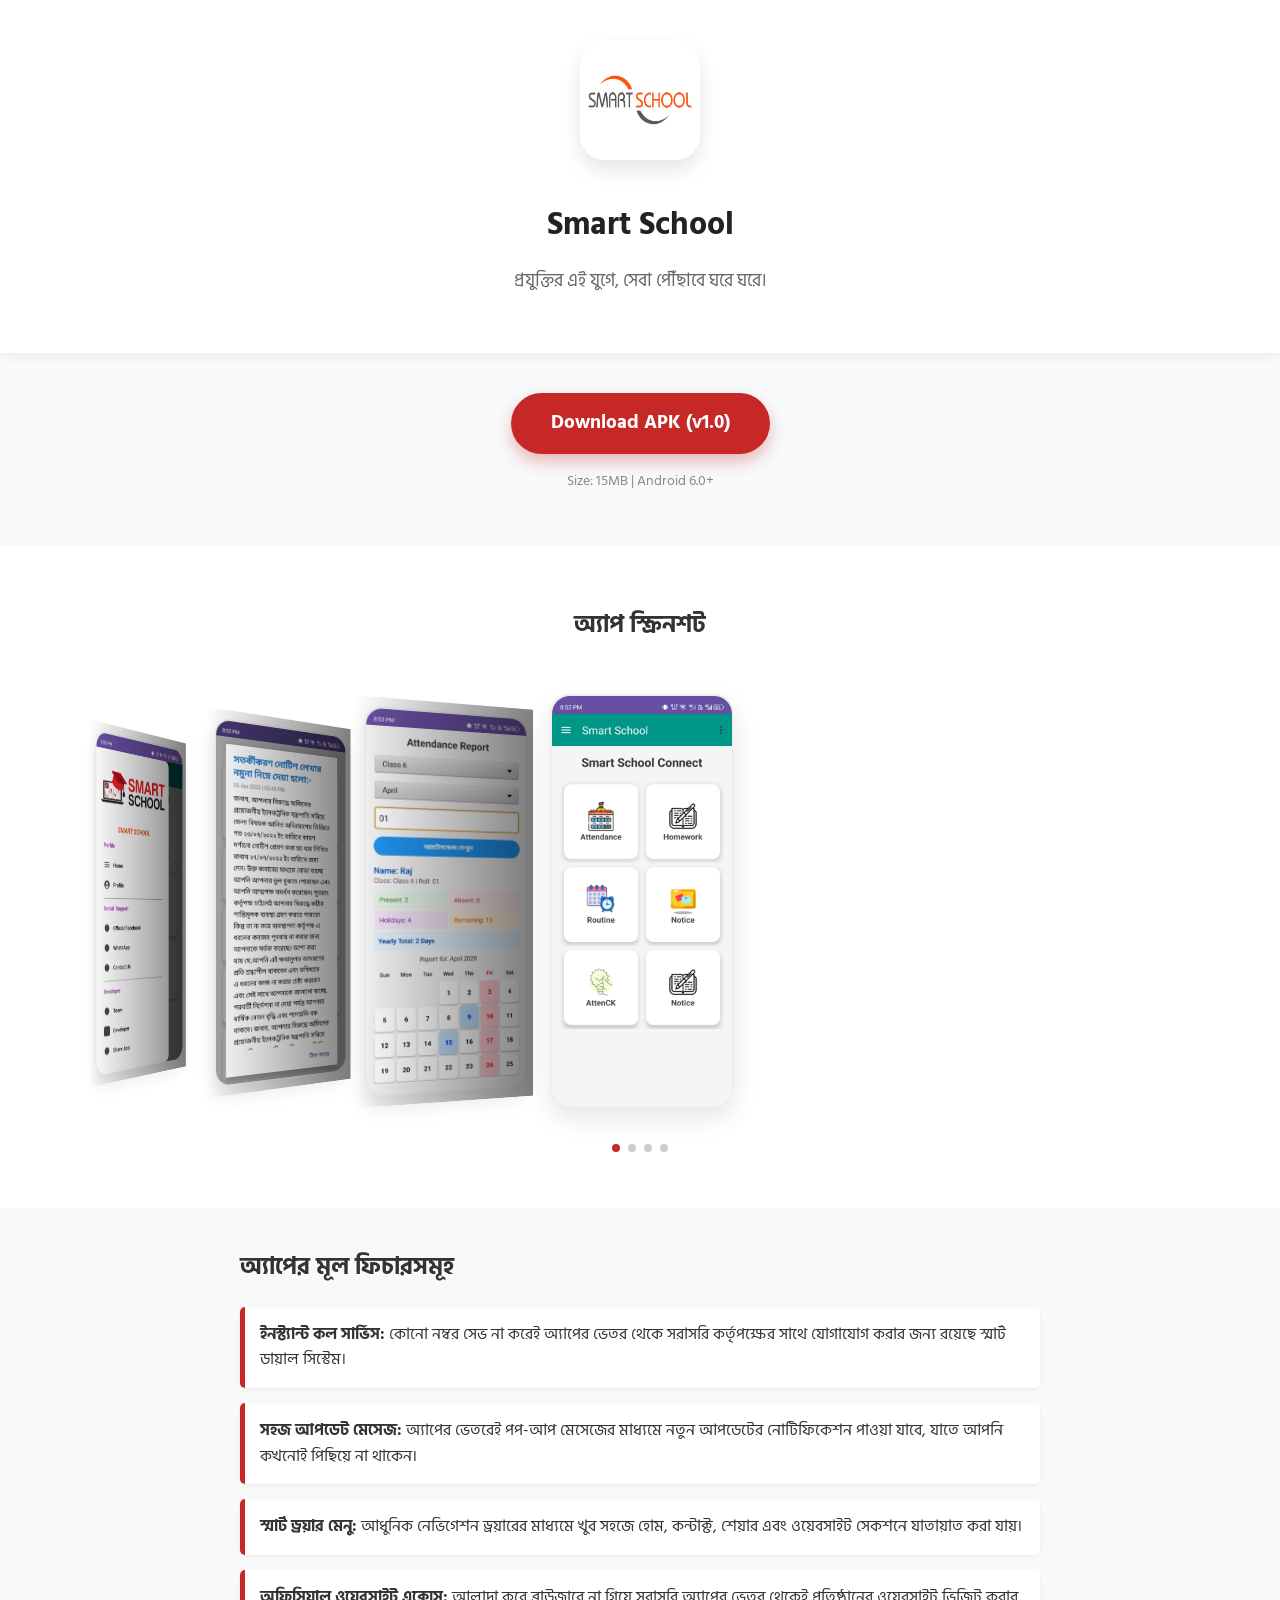
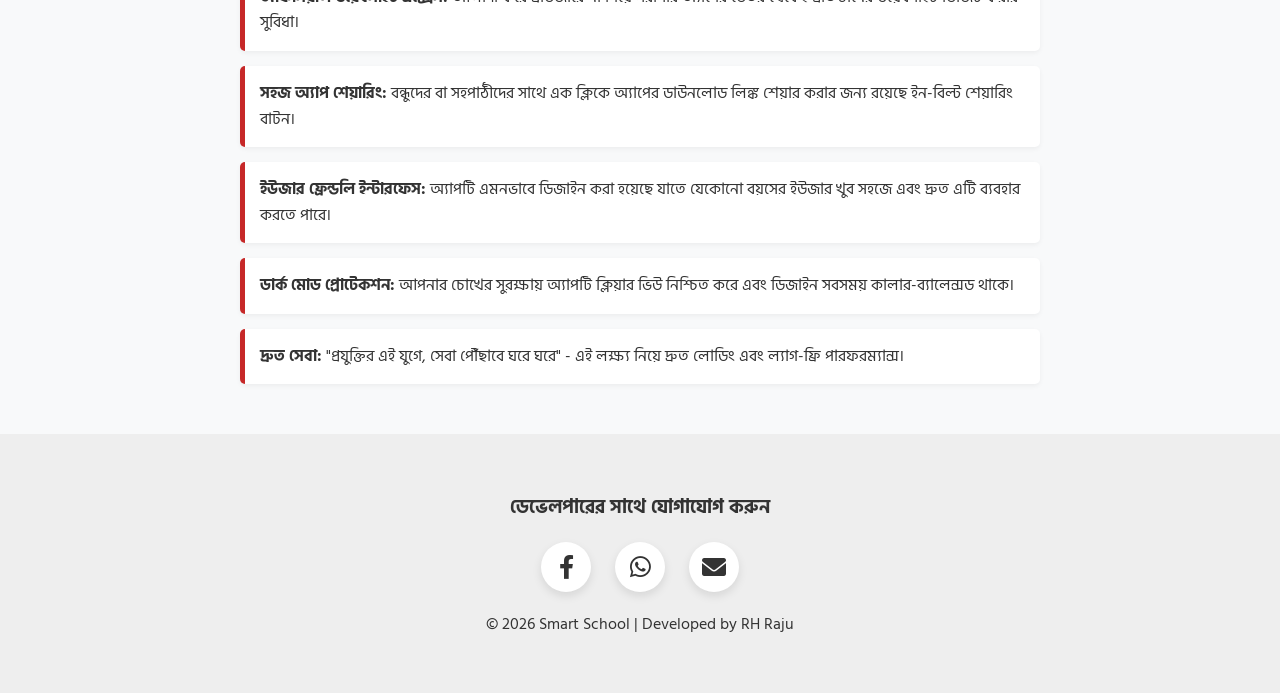
==== love.html @ f693e7d4 "Add initial HTML structure for Smart School page" ====
<!DOCTYPE html>
<html lang="bn">
<head>
    <meta charset="UTF-8">
    <meta name="viewport" content="width=device-width, initial-scale=1.0">
    <title>Smart School - Official Download</title>
    
    <link href="https://fonts.googleapis.com/css2?family=Hind+Siliguri:wght@400;600;700&display=swap" rel="stylesheet">
    
    <link rel="stylesheet" href="https://cdn.jsdelivr.net/npm/swiper@11/swiper-bundle.min.css" />
    
    <link rel="stylesheet" href="https://cdnjs.cloudflare.com/ajax/libs/font-awesome/6.0.0/css/all.min.css">

    <style>
        :root {
            --primary-color: #C62828;
            --bg-color: #f8f9fa;
        }
        body {
            font-family: 'Hind Siliguri', sans-serif;
            margin: 0;
            background-color: var(--bg-color);
            color: #333;
            line-height: 1.6;
            overflow-x: hidden;
        }
        header {
            background: #fff;
            padding: 40px 20px;
            text-align: center;
            box-shadow: 0 4px 10px rgba(0,0,0,0.05);
        }
        .app-icon {
            width: 120px;
            height: 120px;
            border-radius: 25px;
            box-shadow: 0 10px 20px rgba(0,0,0,0.1);
            margin-bottom: 20px;
        }
        h1 { margin: 10px 0; color: #222; }
        .tagline { color: #666; font-size: 1.1rem; }

        .download-container {
            text-align: center;
            padding: 40px 20px;
        }
        .btn-download {
            background-color: var(--primary-color);
            color: white;
            padding: 15px 40px;
            text-decoration: none;
            font-size: 1.2rem;
            font-weight: bold;
            border-radius: 50px;
            display: inline-block;
            transition: transform 0.3s ease;
            box-shadow: 0 8px 15px rgba(198, 40, 40, 0.3);
        }
        .btn-download:hover {
            transform: translateY(-3px);
            background-color: #b71c1c;
        }

        /* স্লাইডার স্টাইল */
        .screenshots {
            padding: 40px 0;
            background: #fff;
            text-align: center;
        }
        .swiper {
            width: 100%;
            padding-top: 20px;
            padding-bottom: 50px;
            padding-left: 20px;
            padding-right: 20px;
            box-sizing: border-box;
        }
        .swiper-slide {
            width: 200px; /* ইমেজের উইথ */
            height: auto;
            padding: 10px;
            box-sizing: border-box;
        }
        .swiper-slide img {
            display: block;
            width: 100%;
            border-radius: 20px;
            border: 2px solid #eee;
            box-shadow: 0 10px 25px rgba(0,0,0,0.1);
        }

        .features {
            max-width: 800px;
            margin: 40px auto;
            padding: 0 20px;
        }
        .feature-item {
            background: white;
            padding: 15px;
            border-left: 5px solid var(--primary-color);
            margin-bottom: 15px;
            border-radius: 5px;
            box-shadow: 0 2px 5px rgba(0,0,0,0.05);
        }

        /* ফুটার ও কন্টাক্ট আইকন স্টাইল */
        footer {
            text-align: center;
            padding: 40px 20px;
            background: #eee;
            margin-top: 50px;
        }
        .contact-links {
            margin-bottom: 20px;
        }
        .contact-icon {
            display: inline-flex;
            align-items: center;
            justify-content: center;
            width: 50px;
            height: 50px;
            background: #fff;
            color: #333;
            margin: 0 10px;
            border-radius: 50%;
            text-decoration: none;
            font-size: 1.5rem;
            box-shadow: 0 4px 10px rgba(0,0,0,0.1);
            transition: 0.3s ease;
        }
        .facebook:hover { background: #1877F2; color: #fff; transform: scale(1.1); }
        .whatsapp:hover { background: #25D366; color: #fff; transform: scale(1.1); }
        .gmail:hover { background: #D44638; color: #fff; transform: scale(1.1); }

        .swiper-pagination-bullet-active {
            background: var(--primary-color) !important;
        }
    </style>
</head>
<body>

<header>
    <img src="app_icon.png" alt="App Icon" class="app-icon">
    <h1>Smart School</h1>
    <p class="tagline">প্রযুক্তির এই যুগে, সেবা পৌঁছাবে ঘরে ঘরে।</p>
</header>

<div class="download-container">
    <a href="smart_school_v1.apk" class="btn-download">Download APK (v1.0)</a>
    <p style="margin-top:15px; font-size: 0.9rem; color: #888;">Size: 15MB | Android 6.0+</p>
</div>

<div class="screenshots">
    <h2>অ্যাপ স্ক্রিনশট</h2>
    <div class="swiper mySwiper">
        <div class="swiper-wrapper">
            <div class="swiper-slide"><img src="screen1.jpg" alt="Screen 1"></div>
            <div class="swiper-slide"><img src="screen2.jpg" alt="Screen 2"></div>
            <div class="swiper-slide"><img src="screen3.jpg" alt="Screen 3"></div>
            <div class="swiper-slide"><img src="screen4.jpg" alt="Screen 4"></div>
        </div>
        <div class="swiper-pagination"></div>
    </div>
</div>

<div class="features">
    <h2>অ্যাপের মূল ফিচারসমূহ</h2>
    
    <div class="feature-item">
        <strong>ইনস্ট্যান্ট কল সার্ভিস:</strong> কোনো নম্বর সেভ না করেই অ্যাপের ভেতর থেকে সরাসরি কর্তৃপক্ষের সাথে যোগাযোগ করার জন্য রয়েছে স্মার্ট ডায়াল সিস্টেম।
    </div>

    <div class="feature-item">
        <strong>সহজ আপডেট মেসেজ:</strong> অ্যাপের ভেতরেই পপ-আপ মেসেজের মাধ্যমে নতুন আপডেটের নোটিফিকেশন পাওয়া যাবে, যাতে আপনি কখনোই পিছিয়ে না থাকেন।
    </div>

    <div class="feature-item">
        <strong>স্মার্ট ড্রয়ার মেনু:</strong> আধুনিক নেভিগেশন ড্রয়ারের মাধ্যমে খুব সহজে হোম, কন্টাক্ট, শেয়ার এবং ওয়েবসাইট সেকশনে যাতায়াত করা যায়।
    </div>

    <div class="feature-item">
        <strong>অফিসিয়াল ওয়েবসাইট এক্সেস:</strong> আলাদা করে ব্রাউজারে না গিয়ে সরাসরি অ্যাপের ভেতর থেকেই প্রতিষ্ঠানের ওয়েবসাইট ভিজিট করার সুবিধা।
    </div>

    <div class="feature-item">
        <strong>সহজ অ্যাপ শেয়ারিং:</strong> বন্ধুদের বা সহপাঠীদের সাথে এক ক্লিকে অ্যাপের ডাউনলোড লিঙ্ক শেয়ার করার জন্য রয়েছে ইন-বিল্ট শেয়ারিং বাটন।
    </div>

    <div class="feature-item">
        <strong>ইউজার ফ্রেন্ডলি ইন্টারফেস:</strong> অ্যাপটি এমনভাবে ডিজাইন করা হয়েছে যাতে যেকোনো বয়সের ইউজার খুব সহজে এবং দ্রুত এটি ব্যবহার করতে পারে।
    </div>

    <div class="feature-item">
        <strong>ডার্ক মোড প্রোটেকশন:</strong> আপনার চোখের সুরক্ষায় অ্যাপটি ক্লিয়ার ভিউ নিশ্চিত করে এবং ডিজাইন সবসময় কালার-ব্যালেন্সড থাকে।
    </div>

    <div class="feature-item">
        <strong>দ্রুত সেবা:</strong> "প্রযুক্তির এই যুগে, সেবা পৌঁছাবে ঘরে ঘরে" - এই লক্ষ্য নিয়ে দ্রুত লোডিং এবং ল্যাগ-ফ্রি পারফরম্যান্স।
    </div>
</div>

<footer>
    <h3>ডেভেলপারের সাথে যোগাযোগ করুন</h3>
    <div class="contact-links">
        <a href="https://www.facebook.com/rhraju.me" target="_blank" class="contact-icon facebook" title="Facebook">
            <i class="fab fa-facebook-f"></i>
        </a>
        
        <a href="https://wa.me/8801581730282" target="_blank" class="contact-icon whatsapp" title="WhatsApp">
            <i class="fab fa-whatsapp"></i>
        </a>
        
        <a href="mailto:rhraju371@gmail.com" class="contact-icon gmail" title="Email">
            <i class="fas fa-envelope"></i>
        </a>
    </div>
    <p>&copy; 2026 Smart School | Developed by RH Raju</p>
</footer>

<script src="https://cdn.jsdelivr.net/npm/swiper@11/swiper-bundle.min.js"></script>

<script>
    var swiper = new Swiper(".mySwiper", {
        effect: "coverflow",
        grabCursor: true,
        centeredSlides: true,
        slidesPerView: "auto",
        spaceBetween: 10, 
        coverflowEffect: {
            rotate: 25,
            stretch: 0,
            depth: 100,
            modifier: 1,
            slideShadows: true,
        },
        loop: true,
        autoplay: {
            delay: 3000,
            disableOnInteraction: false,
        },
        pagination: {
            el: ".swiper-pagination",
            clickable: true,
        },
    });
</script>

</body>
</html>
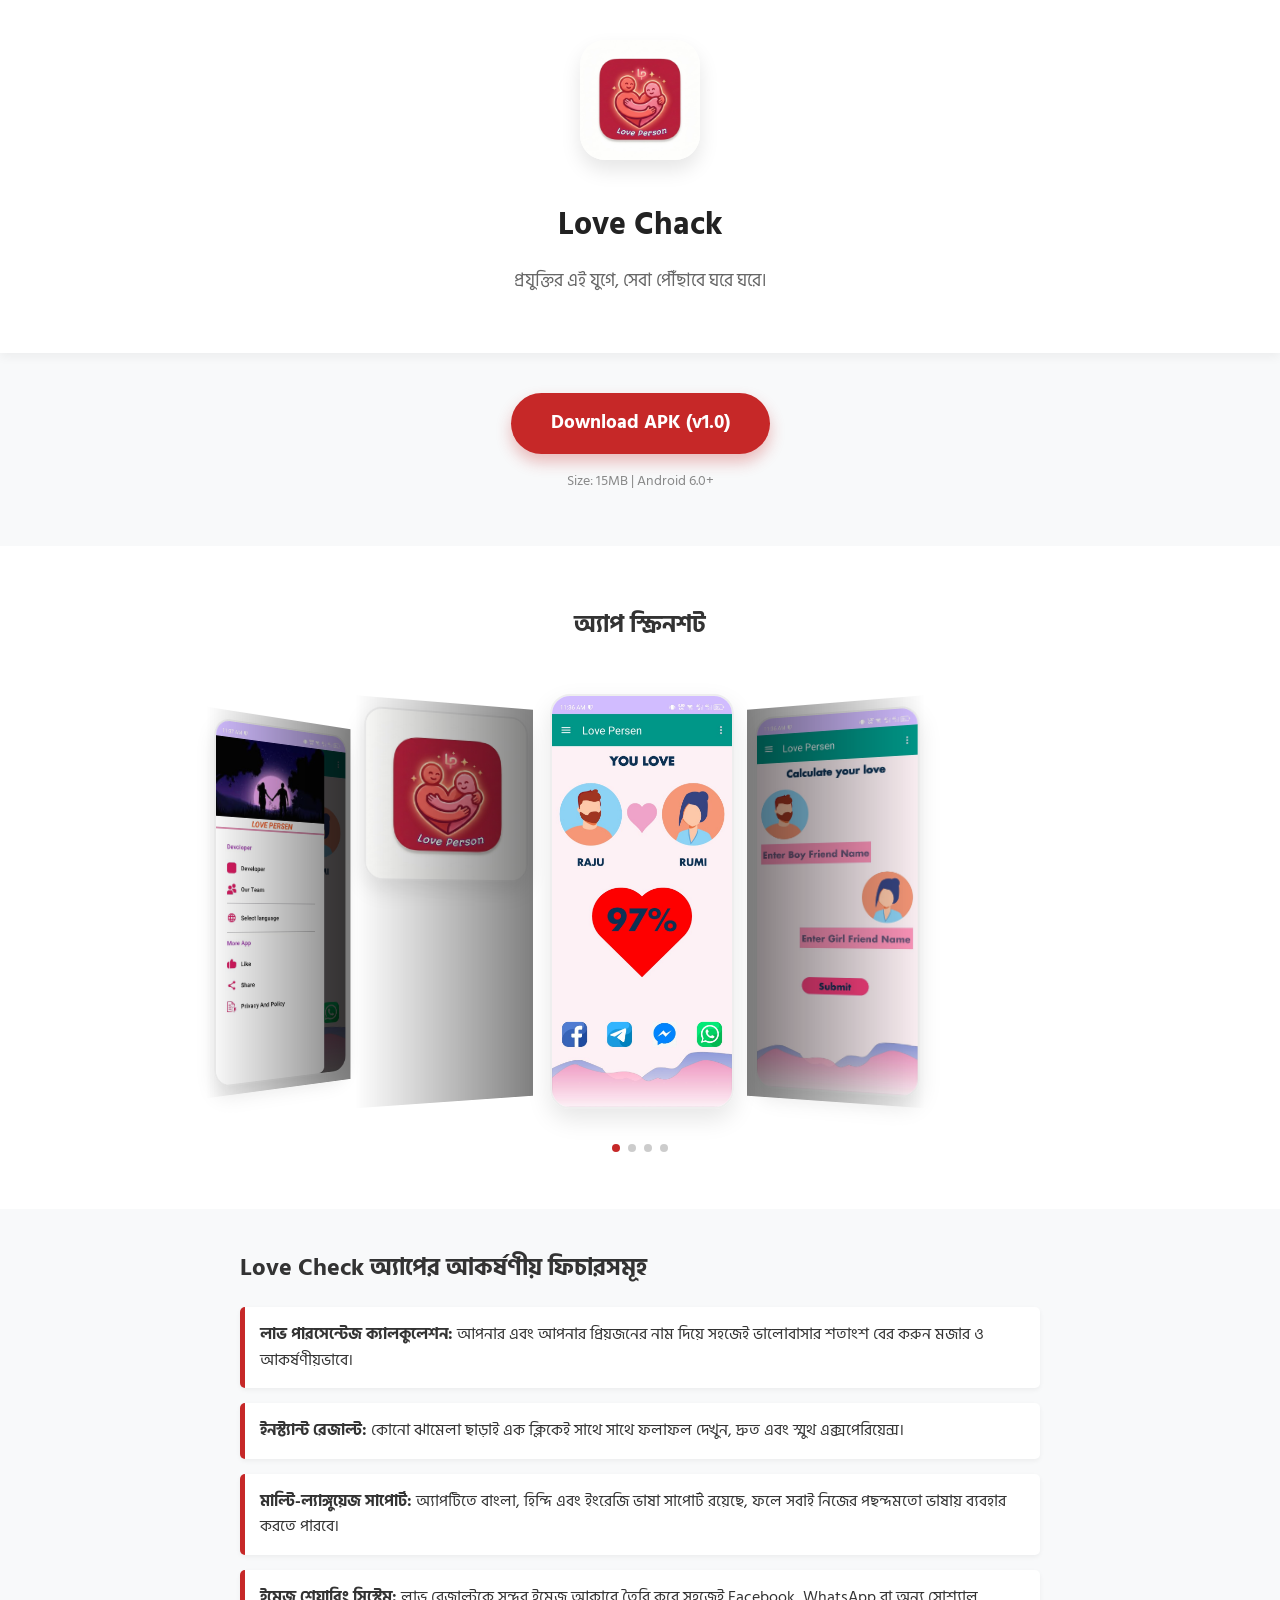
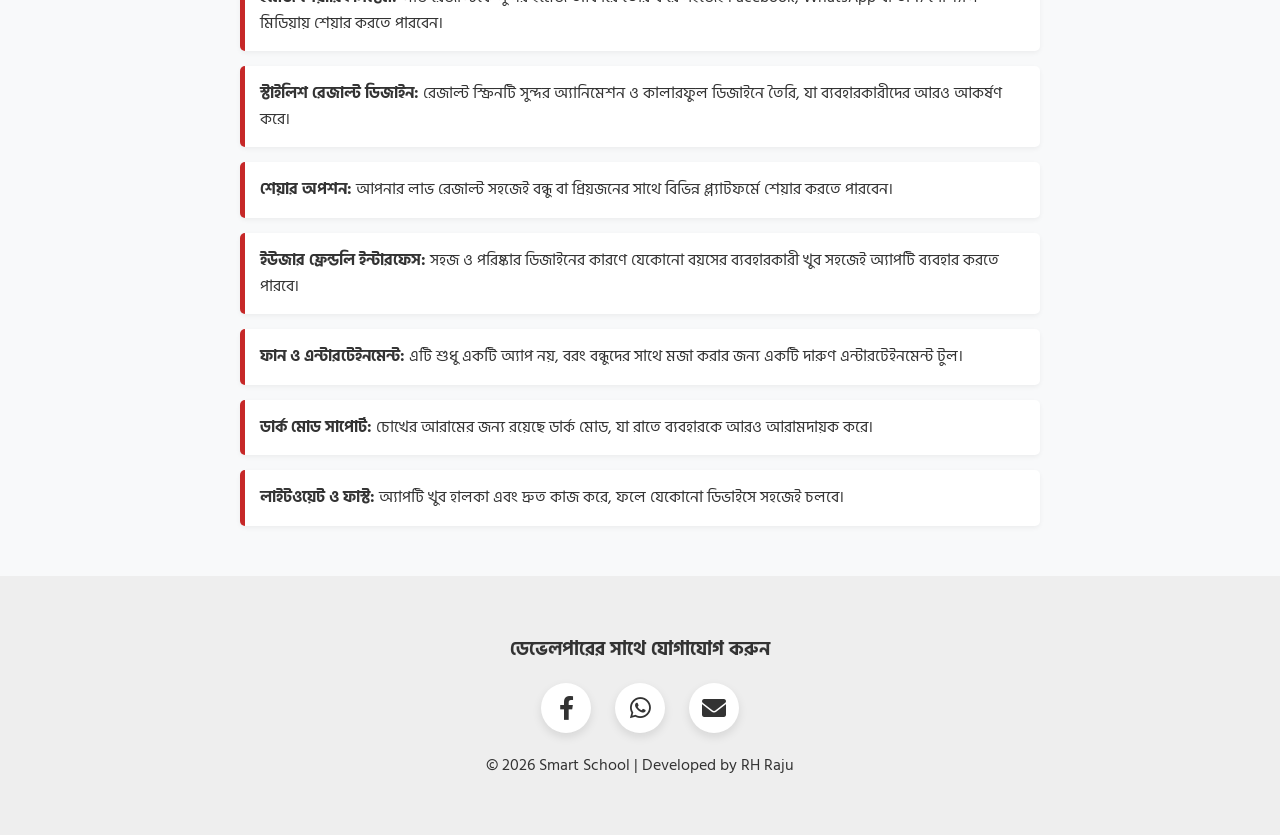
==== commit ea3719c8: "Update love.html" ====
--- a/love.html
+++ b/love.html
@@ -3,7 +3,7 @@
 <head>
     <meta charset="UTF-8">
     <meta name="viewport" content="width=device-width, initial-scale=1.0">
-    <title>Smart School - Official Download</title>
+    <title>Love Chack - Official Download</title>
     
     <link href="https://fonts.googleapis.com/css2?family=Hind+Siliguri:wght@400;600;700&display=swap" rel="stylesheet">
     
@@ -140,8 +140,8 @@
 <body>
 
 <header>
-    <img src="app_icon.png" alt="App Icon" class="app-icon">
-    <h1>Smart School</h1>
+    <img src="love.png" alt="App Icon" class="app-icon">
+    <h1>Love Chack</h1>
     <p class="tagline">প্রযুক্তির এই যুগে, সেবা পৌঁছাবে ঘরে ঘরে।</p>
 </header>
 
@@ -154,48 +154,55 @@
     <h2>অ্যাপ স্ক্রিনশট</h2>
     <div class="swiper mySwiper">
         <div class="swiper-wrapper">
-            <div class="swiper-slide"><img src="screen1.jpg" alt="Screen 1"></div>
-            <div class="swiper-slide"><img src="screen2.jpg" alt="Screen 2"></div>
-            <div class="swiper-slide"><img src="screen3.jpg" alt="Screen 3"></div>
-            <div class="swiper-slide"><img src="screen4.jpg" alt="Screen 4"></div>
+            <div class="swiper-slide"><img src="love1.png" alt="Screen 1"></div>
+            <div class="swiper-slide"><img src="love2.png" alt="Screen 2"></div>
+            <div class="swiper-slide"><img src="love3.png" alt="Screen 3"></div>
+            <div class="swiper-slide"><img src="love.png" alt="Screen 4"></div>
         </div>
         <div class="swiper-pagination"></div>
     </div>
 </div>
-
 <div class="features">
-    <h2>অ্যাপের মূল ফিচারসমূহ</h2>
-    
-    <div class="feature-item">
-        <strong>ইনস্ট্যান্ট কল সার্ভিস:</strong> কোনো নম্বর সেভ না করেই অ্যাপের ভেতর থেকে সরাসরি কর্তৃপক্ষের সাথে যোগাযোগ করার জন্য রয়েছে স্মার্ট ডায়াল সিস্টেম।
-    </div>
-
-    <div class="feature-item">
-        <strong>সহজ আপডেট মেসেজ:</strong> অ্যাপের ভেতরেই পপ-আপ মেসেজের মাধ্যমে নতুন আপডেটের নোটিফিকেশন পাওয়া যাবে, যাতে আপনি কখনোই পিছিয়ে না থাকেন।
-    </div>
-
-    <div class="feature-item">
-        <strong>স্মার্ট ড্রয়ার মেনু:</strong> আধুনিক নেভিগেশন ড্রয়ারের মাধ্যমে খুব সহজে হোম, কন্টাক্ট, শেয়ার এবং ওয়েবসাইট সেকশনে যাতায়াত করা যায়।
-    </div>
-
-    <div class="feature-item">
-        <strong>অফিসিয়াল ওয়েবসাইট এক্সেস:</strong> আলাদা করে ব্রাউজারে না গিয়ে সরাসরি অ্যাপের ভেতর থেকেই প্রতিষ্ঠানের ওয়েবসাইট ভিজিট করার সুবিধা।
-    </div>
-
-    <div class="feature-item">
-        <strong>সহজ অ্যাপ শেয়ারিং:</strong> বন্ধুদের বা সহপাঠীদের সাথে এক ক্লিকে অ্যাপের ডাউনলোড লিঙ্ক শেয়ার করার জন্য রয়েছে ইন-বিল্ট শেয়ারিং বাটন।
-    </div>
-
-    <div class="feature-item">
-        <strong>ইউজার ফ্রেন্ডলি ইন্টারফেস:</strong> অ্যাপটি এমনভাবে ডিজাইন করা হয়েছে যাতে যেকোনো বয়সের ইউজার খুব সহজে এবং দ্রুত এটি ব্যবহার করতে পারে।
-    </div>
-
-    <div class="feature-item">
-        <strong>ডার্ক মোড প্রোটেকশন:</strong> আপনার চোখের সুরক্ষায় অ্যাপটি ক্লিয়ার ভিউ নিশ্চিত করে এবং ডিজাইন সবসময় কালার-ব্যালেন্সড থাকে।
-    </div>
-
-    <div class="feature-item">
-        <strong>দ্রুত সেবা:</strong> "প্রযুক্তির এই যুগে, সেবা পৌঁছাবে ঘরে ঘরে" - এই লক্ষ্য নিয়ে দ্রুত লোডিং এবং ল্যাগ-ফ্রি পারফরম্যান্স।
+    <h2>Love Check অ্যাপের আকর্ষণীয় ফিচারসমূহ</h2>
+    
+    <div class="feature-item">
+        <strong>লাভ পারসেন্টেজ ক্যালকুলেশন:</strong> আপনার এবং আপনার প্রিয়জনের নাম দিয়ে সহজেই ভালোবাসার শতাংশ বের করুন মজার ও আকর্ষণীয়ভাবে।
+    </div>
+
+    <div class="feature-item">
+        <strong>ইনস্ট্যান্ট রেজাল্ট:</strong> কোনো ঝামেলা ছাড়াই এক ক্লিকেই সাথে সাথে ফলাফল দেখুন, দ্রুত এবং স্মুথ এক্সপেরিয়েন্স।
+    </div>
+
+    <div class="feature-item">
+        <strong>মাল্টি-ল্যাঙ্গুয়েজ সাপোর্ট:</strong> অ্যাপটিতে বাংলা, হিন্দি এবং ইংরেজি ভাষা সাপোর্ট রয়েছে, ফলে সবাই নিজের পছন্দমতো ভাষায় ব্যবহার করতে পারবে।
+    </div>
+
+    <div class="feature-item">
+        <strong>ইমেজ শেয়ারিং সিস্টেম:</strong> লাভ রেজাল্টকে সুন্দর ইমেজ আকারে তৈরি করে সহজেই Facebook, WhatsApp বা অন্য সোশ্যাল মিডিয়ায় শেয়ার করতে পারবেন।
+    </div>
+
+    <div class="feature-item">
+        <strong>স্টাইলিশ রেজাল্ট ডিজাইন:</strong> রেজাল্ট স্ক্রিনটি সুন্দর অ্যানিমেশন ও কালারফুল ডিজাইনে তৈরি, যা ব্যবহারকারীদের আরও আকর্ষণ করে।
+    </div>
+
+    <div class="feature-item">
+        <strong>শেয়ার অপশন:</strong> আপনার লাভ রেজাল্ট সহজেই বন্ধু বা প্রিয়জনের সাথে বিভিন্ন প্ল্যাটফর্মে শেয়ার করতে পারবেন।
+    </div>
+
+    <div class="feature-item">
+        <strong>ইউজার ফ্রেন্ডলি ইন্টারফেস:</strong> সহজ ও পরিষ্কার ডিজাইনের কারণে যেকোনো বয়সের ব্যবহারকারী খুব সহজেই অ্যাপটি ব্যবহার করতে পারবে।
+    </div>
+
+    <div class="feature-item">
+        <strong>ফান ও এন্টারটেইনমেন্ট:</strong> এটি শুধু একটি অ্যাপ নয়, বরং বন্ধুদের সাথে মজা করার জন্য একটি দারুণ এন্টারটেইনমেন্ট টুল।
+    </div>
+
+    <div class="feature-item">
+        <strong>ডার্ক মোড সাপোর্ট:</strong> চোখের আরামের জন্য রয়েছে ডার্ক মোড, যা রাতে ব্যবহারকে আরও আরামদায়ক করে।
+    </div>
+
+    <div class="feature-item">
+        <strong>লাইটওয়েট ও ফাস্ট:</strong> অ্যাপটি খুব হালকা এবং দ্রুত কাজ করে, ফলে যেকোনো ডিভাইসে সহজেই চলবে।
     </div>
 </div>
 
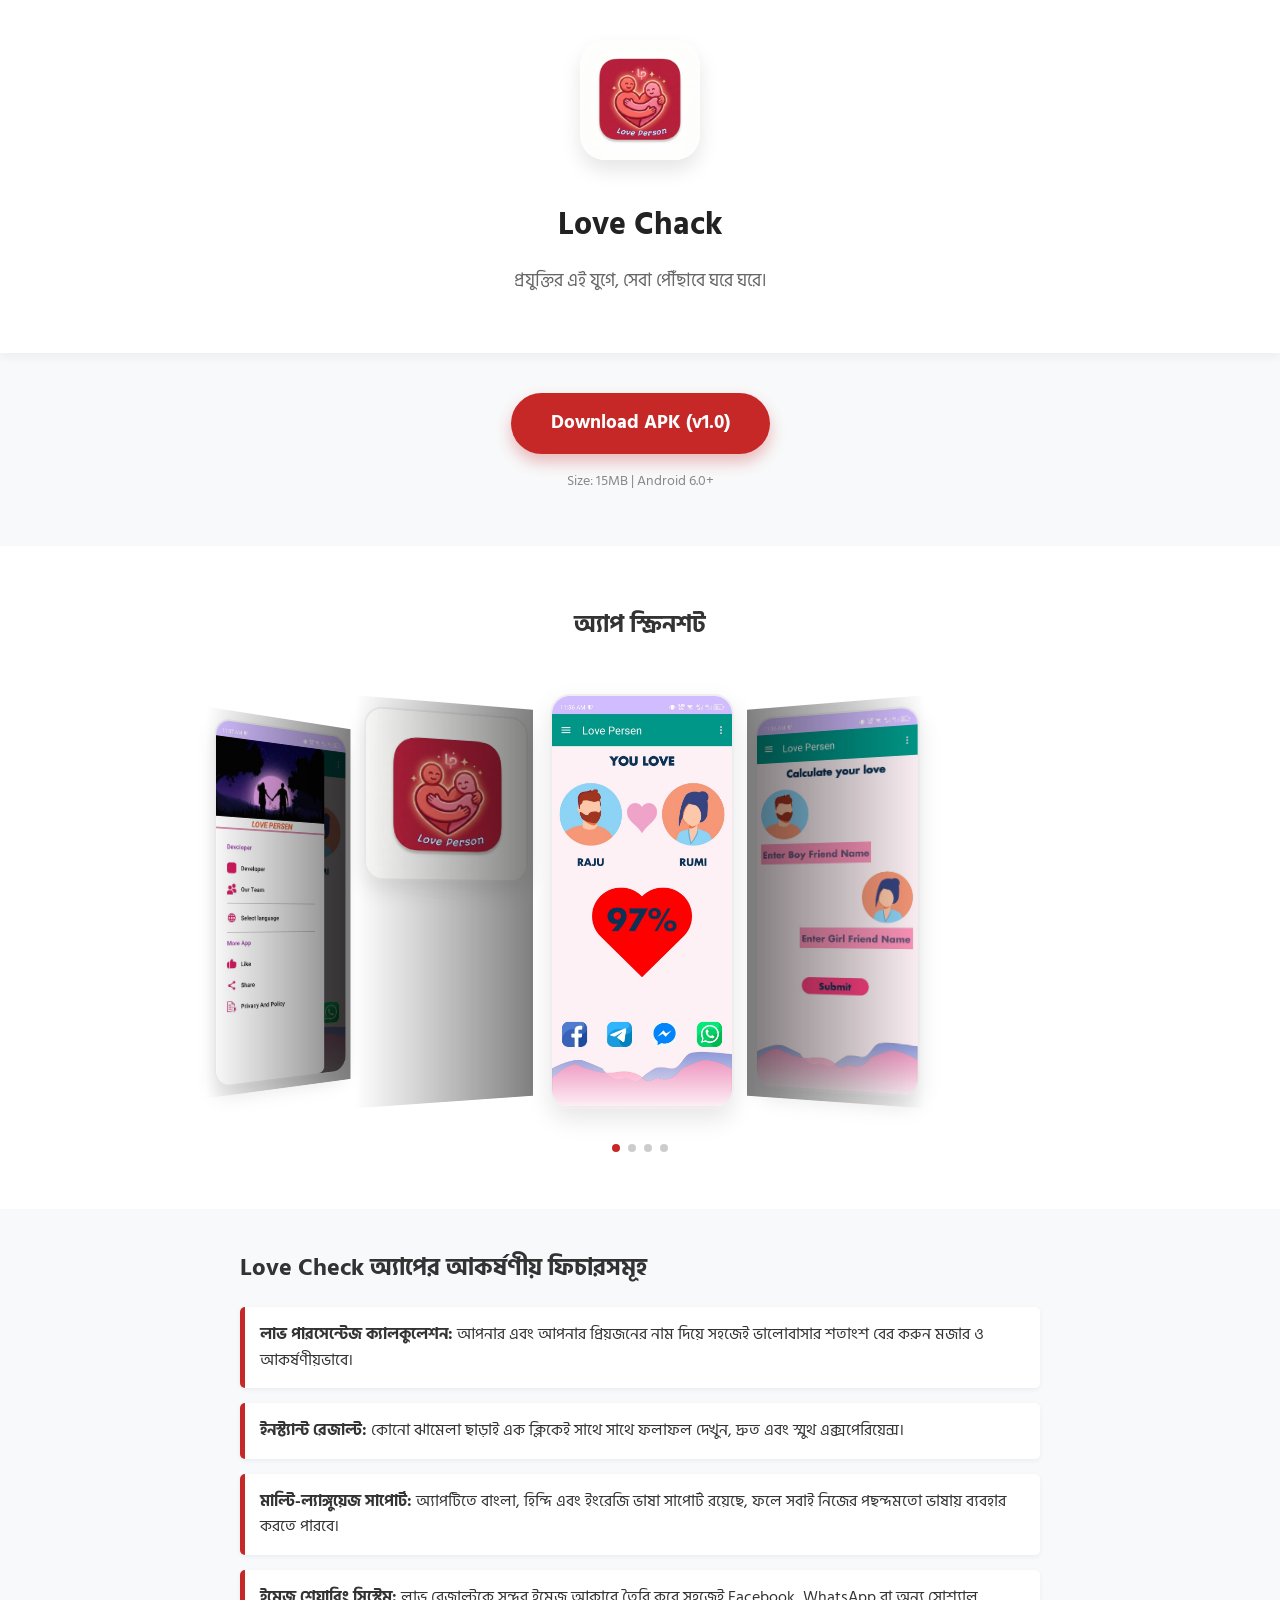
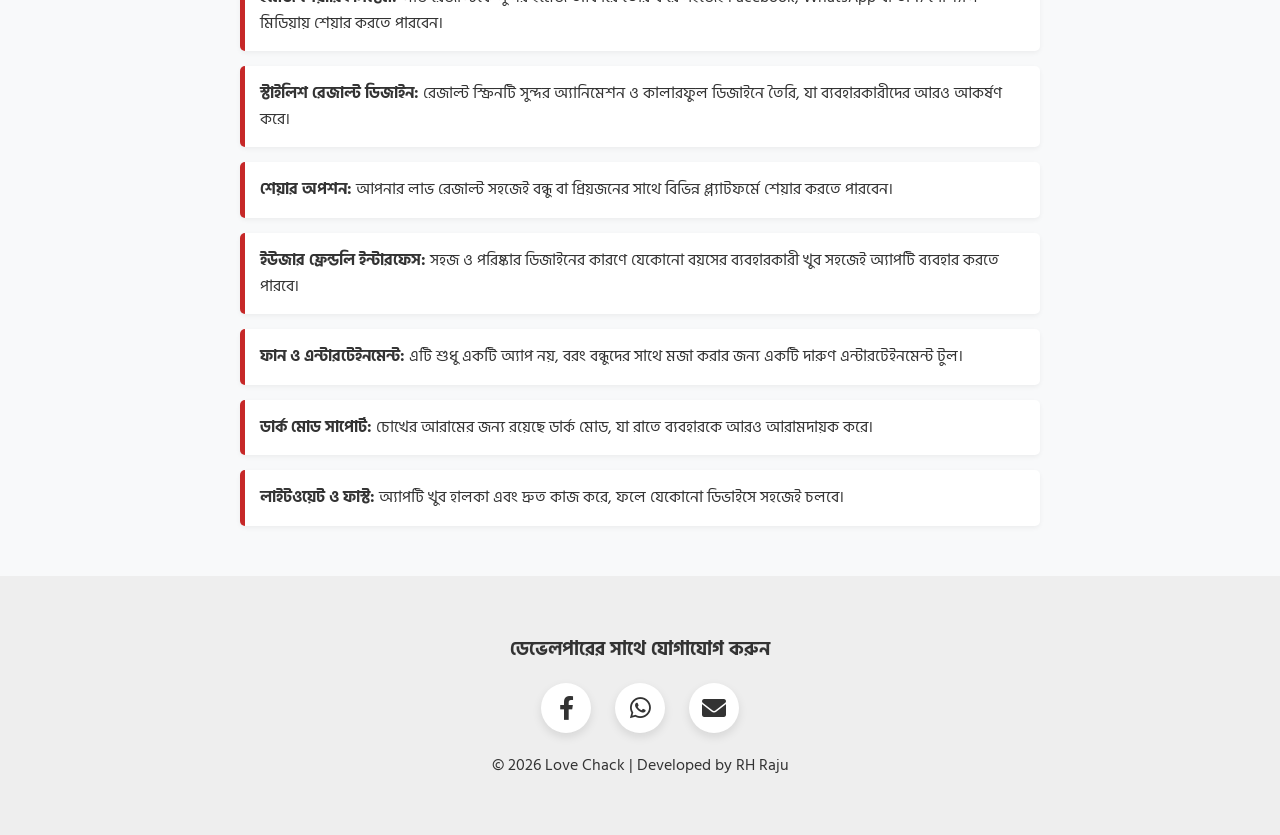
==== commit e5126ce6: "Update love.html" ====
--- a/love.html
+++ b/love.html
@@ -221,7 +221,7 @@
             <i class="fas fa-envelope"></i>
         </a>
     </div>
-    <p>&copy; 2026 Smart School | Developed by RH Raju</p>
+    <p>&copy; 2026 Love Chack | Developed by RH Raju</p>
 </footer>
 
 <script src="https://cdn.jsdelivr.net/npm/swiper@11/swiper-bundle.min.js"></script>
